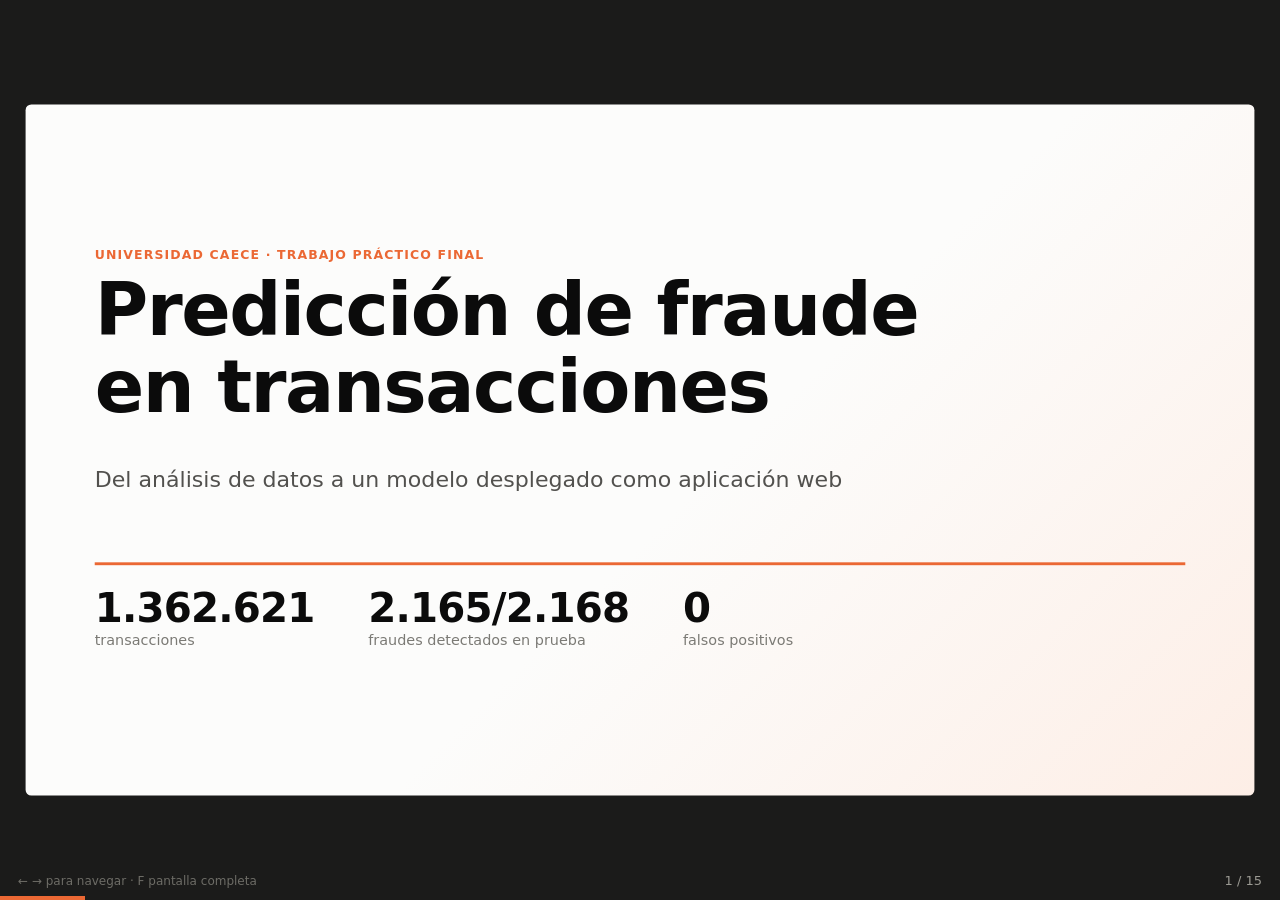
==== docs/presentacion.html @ 6e27859b "TP Final: predicción de fraude con modelo, app web, informe y presentación - Notebook de preparación" ====
<!doctype html>
<html lang="es">
<head>
<meta charset="utf-8">
<meta name="viewport" content="width=device-width, initial-scale=1">
<title>Predicción de Fraude</title>
<style>
:root{--ink:#0b0b0b;--ink2:#52514e;--muted:#7b7a75;--line:#e2e1dc;--bg:#f6f6f4;--paper:#fcfcfb;--soft:#f0efec;
  --blue:#2a78d6;--orange:#eb6834;--aqua:#1baf7a;--bad:#c62828;--bad-bg:#fdecea;--warn:#9a6700;--warn-bg:#fff4d6}
*{box-sizing:border-box}
html,body{margin:0;height:100%;background:#1b1b1a;font-family:Inter,"Segoe UI",system-ui,sans-serif;color:var(--ink);overflow:hidden}
#deck{position:absolute;left:50%;top:50%;width:1280px;height:720px;transform-origin:center center}
section{position:absolute;inset:0;background:var(--paper);padding:56px 72px 60px;display:none;flex-direction:column;border-radius:6px}
section.active{display:flex}
.eyebrow{font-size:13px;font-weight:700;letter-spacing:.09em;text-transform:uppercase;color:var(--orange);margin-bottom:10px}
h1{font-size:64px;line-height:1.05;margin:0 0 18px;letter-spacing:-.02em}
h2{font-size:38px;line-height:1.12;margin:0 0 26px;letter-spacing:-.015em}
h3{font-size:20px;margin:0 0 10px}
p,li{font-size:19px;line-height:1.5;color:var(--ink2)}
b{color:var(--ink)}
code{font-family:Consolas,monospace;font-size:.88em;background:var(--soft);padding:1px 6px;border-radius:5px;color:var(--ink)}
.lead{font-size:23px;line-height:1.45;color:var(--ink2);max-width:1050px}
.note{font-size:16px;color:var(--muted);margin-top:auto}
ul.big{padding-left:22px;margin:4px 0}ul.big li{font-size:21px;margin-bottom:12px}
.card ul{padding-left:20px;margin:0}.card li{font-size:17.5px;margin-bottom:6px}
.cover{justify-content:center;background:linear-gradient(135deg,#fcfcfb 55%,#fdeee6)}
.cover h1{font-size:76px}
.kpis{display:flex;gap:56px;margin-top:46px;border-top:3px solid var(--orange);padding-top:20px}
.kpis div{display:flex;flex-direction:column}.kpis b{font-size:42px;letter-spacing:-.02em}.kpis span{font-size:15px;color:var(--muted)}
.end{align-items:flex-start}.repo{font-family:Consolas,monospace;font-size:22px;color:var(--blue)}
.cols2{display:grid;grid-template-columns:1fr 1fr;gap:28px;margin-bottom:22px}
.cols2.tight{gap:36px;margin-top:10px}.cols2.tight p{font-size:17px;margin:0}
.cols2.center{align-items:center}
.card{background:var(--soft);border-radius:14px;padding:22px 26px}
.card p{margin:0;font-size:19px}
.card.bad{background:var(--bad-bg)}.card.bad h3{color:var(--bad)}
.card.warn{background:var(--warn-bg)}.card.warn h3{color:var(--warn)}
.fig{max-width:100%;max-height:430px;object-fit:contain;align-self:center}
.fig.short{max-height:330px}.fig.arch{max-height:170px;margin-bottom:12px}
.hero-nums{display:flex;gap:70px;margin:12px 0 30px}
.hero-nums div{display:flex;flex-direction:column;max-width:440px}
.hero-nums b{font-size:96px;letter-spacing:-.04em;line-height:1}.hero-nums b.o{color:var(--orange)}.hero-nums b.b{color:var(--blue)}
.hero-nums span{font-size:20px;color:var(--ink2);margin-top:8px}
.timeline{display:flex;gap:3px;height:58px;border-radius:12px;overflow:hidden;margin:6px 0 30px}
.timeline div{display:flex;align-items:center;justify-content:center;color:#fff;font-weight:700;font-size:16px}
table.t{border-collapse:collapse;width:100%;font-size:17px;margin-bottom:16px}
table.t th{text-align:left;font-size:12.5px;text-transform:uppercase;letter-spacing:.05em;color:var(--muted);border-bottom:2px solid var(--ink2);padding:8px 12px}
table.t td{padding:10px 12px;border-bottom:1px solid var(--line);color:var(--ink2)}
table.t td:first-child{color:var(--ink);font-weight:600}
table.num td:not(:first-child),table.num th:not(:first-child){text-align:right;font-variant-numeric:tabular-nums}
table.t tr.sel td{background:#e8f1fc;color:var(--ink);font-weight:700}
.stack{display:grid;gap:14px}
.stat{border-left:4px solid var(--blue);padding:4px 0 4px 18px}
.stat b{font-size:40px;display:block;letter-spacing:-.02em;line-height:1.1}.stat span{font-size:16px;color:var(--muted)}
.shots{gap:20px;margin:0}.shots img{width:100%;height:200px;object-fit:cover;object-position:top;border:1px solid var(--line);border-radius:10px}
#bar{position:fixed;left:0;bottom:0;height:4px;background:var(--orange);transition:width .25s}
#count{position:fixed;right:18px;bottom:12px;color:#9a9992;font:13px Inter,system-ui,sans-serif}
#hint{position:fixed;left:18px;bottom:12px;color:#6d6c66;font:12px Inter,system-ui,sans-serif}
@media print{
  @page{size:1280px 720px;margin:0}
  html,body{overflow:visible;background:#fff}
  #deck{position:static;transform:none!important;width:auto;height:auto}
  section{display:flex!important;position:relative;width:1280px;height:720px;page-break-after:always;border-radius:0}
  #bar,#count,#hint{display:none}
}
</style>
</head>
<body>
<div id="deck">
<section class="cover">
          <div class="eyebrow">Universidad CAECE · Trabajo Práctico Final</div>
          <h1>Predicción de fraude<br>en transacciones</h1>
          <p class="lead">Del análisis de datos a un modelo desplegado como aplicación web</p>
          <div class="kpis">
            <div><b>1.362.621</b><span>transacciones</span></div>
            <div><b>2.165/2.168</b><span>fraudes detectados en prueba</span></div>
            <div><b>0</b><span>falsos positivos</span></div>
          </div>
        </section>
<section>
          <div class="eyebrow">1 · Comprensión del negocio</div>
          <h2>No todos los errores cuestan lo mismo</h2>
          <div class="cols2">
            <div class="card bad"><h3>Falso negativo</h3><p>Fraude que pasa sin detectar.<br><b>Pérdida directa del monto.</b></p></div>
            <div class="card warn"><h3>Falso positivo</h3><p>Operación legítima retenida.<br><b>Costo de revisión y fricción.</b></p></div>
          </div>
          <ul class="big">
            <li><b>Accuracy no sirve:</b> “nunca fraude” acierta más del 99 %.</li>
            <li>Métrica de comparación: <b>PR-AUC</b> (centrada en la clase minoritaria).</li>
            <li>Umbral: máximo <b>F2</b> (el recall pesa el doble que la precisión).</li>
            <li>Sólo información <b>disponible antes de autorizar</b>.</li>
          </ul>
        </section>
<section>
          <div class="eyebrow">2 · Comprensión de los datos</div>
          <h2>El fraude vive en sólo dos tipos de operación</h2>
          <img class="fig" src="[data-uri]" alt="Volumen y tasa de fraude por tipo">
          <p class="note">1.362.621 transacciones · 8.213 fraudes · sin faltantes ni duplicados · montos de fraude ~6× mayores (mediana)</p>
        </section>
<section>
          <div class="eyebrow">2 · Hallazgo clave</div>
          <h2>El fraude vacía la cuenta de origen</h2>
          <div class="hero-nums">
            <div><b class="o">97,6 %</b><span>de los fraudes extrae <i>exactamente</i> todo el saldo</span></div>
            <div><b class="b">99,99 %</b><span>de las operaciones que vacían la cuenta son fraude</span></div>
          </div>
          <p class="lead">Se convirtió en la variable <code>drainsOrigin</code> y en una <b>regla base</b> que todo modelo debe superar:
          por sí sola logra 97,0 % de recall.</p>
          <p class="note">Coherente con el negocio (quien toma una cuenta la vacía), pero mucho más nítido que en la realidad: es un rasgo del simulador PaySim.</p>
        </section>
<section>
          <div class="eyebrow">2 · Hallazgo de calidad</div>
          <h2>El archivo no es una muestra uniforme</h2>
          <img class="fig short" src="[data-uri]" alt="Legítimas y fraudes por día">
          <div class="cols2 tight">
            <p>Tramo final del simulador <b>+ todos los fraudes previos</b>: los steps 1–352 sólo tienen fraudes. Tasa real: <b>0,29 %</b>, no 0,60 %.</p>
            <p><b>Control:</b> sin <code>step</code>/<code>day</code> como variables · fraudes representativos (98,1 % vs 97,4 % vacían) · evaluación también en la ventana con ambas clases.</p>
          </div>
        </section>
<section>
          <div class="eyebrow">3 · Preparación de los datos</div>
          <h2>14 variables, todas conocidas antes de autorizar</h2>
          <div class="cols2">
            <div class="card"><h3>Se crean</h3><ul>
              <li><b>Tiempo:</b> hora del día, franja nocturna</li>
              <li><b>Monto:</b> log(1 + monto)</li>
              <li><b>Saldos:</b> ceros previos, ratios monto/saldo</li>
              <li><b>Vaciado:</b> drainsOrigin, monto − saldo</li>
              <li><b>Categóricas:</b> tipo, prefijo destino (One-Hot)</li>
              <li><b>Escalado:</b> RobustScaler (colas extremas)</li></ul></div>
            <div class="card"><h3>Se excluyen</h3><ul>
              <li><code>isFlaggedFraud</code> — consigna</li>
              <li><code>nameOrig</code>/<code>nameDest</code> — ~100 % únicos: memorización</li>
              <li><code>step</code>/<code>day</code> — futuro no visto + artefacto</li>
              <li>Saldos posteriores — no se conocen al autorizar</li>
              <li>Montos extremos <b>no</b> se eliminan: son señal</li></ul></div>
          </div>
        </section>
<section>
          <div class="eyebrow">4 · Validación</div>
          <h2>Entrenar con el pasado, evaluar con el futuro</h2>
          <div class="timeline">
            <div style="flex:405;background:var(--blue)">Entrenamiento · steps 1–405</div>
            <div style="flex:143;background:var(--aqua)">Validación · 406–548</div>
            <div style="flex:195;background:var(--orange)">Prueba · 549–743</div>
          </div>
          <ul class="big">
            <li>Partición <b>temporal</b>: la aleatoria mezclaría pasado y futuro y sería optimista.</li>
            <li>Validación → elegir modelo y umbral. Prueba → <b>una sola vez</b>, al final.</li>
            <li>Desbalance con <b>class_weight</b>: no fabrica datos sintéticos ni altera la evaluación.</li>
          </ul>
        </section>
<section>
          <div class="eyebrow">5 · Modelado</div>
          <h2>Cuatro familias de algoritmos y una regla base</h2>
          <table class="t">
            <tr><th>Algoritmo</th><th>Por qué</th></tr>
            <tr><td>Regla base</td><td>Referencia sin aprendizaje: si no se la supera, el modelo no se justifica</td></tr>
            <tr><td>Regresión Logística</td><td>Lineal e interpretable</td></tr>
            <tr><td>Árbol de Decisión</td><td>Reglas no lineales explicables al negocio</td></tr>
            <tr><td>Random Forest</td><td>Bagging: menor varianza, robusto a outliers</td></tr>
            <tr><td>Gradient Boosting (HistGB)</td><td>Boosting: corrige errores secuencialmente, eficiente en tablas grandes</td></tr>
          </table>
          <p class="note">Además, cada modelo se reentrenó <b>sin las variables de vaciado</b> para medir su robustez.</p>
        </section>
<section>
          <div class="eyebrow">6 · Evaluación</div>
          <h2>Empate en desempeño, desempate por robustez</h2>
          <table class="t num">
            <tr><th>Modelo</th><th>PR-AUC</th><th>Recall</th><th>Precisión</th><th>FN</th><th>FP</th><th>PR-AUC sin vaciado</th></tr>
            <tr><td>Regla base</td><td>0,9699</td><td>96,96 %</td><td>100,00 %</td><td>66</td><td>0</td><td>—</td></tr><tr><td>Regresión Logística</td><td>0,9996</td><td>99,49 %</td><td>99,95 %</td><td>11</td><td>1</td><td>0,6534</td></tr><tr><td>Árbol de Decisión</td><td>0,9999</td><td>99,45 %</td><td>99,72 %</td><td>12</td><td>6</td><td>0,5041</td></tr><tr><td>Random Forest</td><td>1,0000</td><td>99,91 %</td><td>100,00 %</td><td>2</td><td>0</td><td>0,9972</td></tr><tr class="sel"><td>Gradient Boosting (HistGB)</td><td>1,0000</td><td>99,86 %</td><td>100,00 %</td><td>3</td><td>0</td><td>0,9993</td></tr>
          </table>
          <p class="note">Prueba, umbral fijado en validación. Sin la señal de vaciado, la Regresión Logística y el Árbol colapsan; Gradient Boosting (HistGB) la reaprende sola desde monto y saldo.</p>
        </section>
<section>
          <div class="eyebrow">6 · Robustez</div>
          <h2>¿Qué pasa si quitamos la señal dominante?</h2>
          <img class="fig" src="[data-uri]" alt="PR-AUC con y sin variables de vaciado">
          <p class="note">Criterio: (1) PR-AUC en validación → (2) robustez → (3) simplicidad. Elegido: <b>Gradient Boosting (HistGB)</b> · entrena en 2,5 s.</p>
        </section>
<section>
          <div class="eyebrow">6 · Modelo final</div>
          <h2>Gradient Boosting (HistGB)</h2>
          <div class="cols2 center">
            <img class="fig" src="[data-uri]" alt="Matriz de confusión">
            <div class="stack">
              <div class="stat"><b>99,86 %</b><span>recall · 3 fraudes perdidos</span></div>
              <div class="stat"><b>100,00 %</b><span>precisión · 0 legítimas bloqueadas</span></div>
              <div class="stat"><b>99,77 %</b><span>del monto defraudado evitado</span></div>
              <div class="stat"><b>0,984</b><span>umbral (máximo F2 en validación)</span></div>
            </div>
          </div>
        </section>
<section>
          <div class="eyebrow">7 · Razonabilidad</div>
          <h2>Un resultado perfecto exige sospechar</h2>
          <table class="t">
            <tr><th>Control</th><th>Resultado</th></tr>
            <tr><td>Regla base (sólo vaciado)</td><td>97,0 % recall: el modelo recupera 63 fraudes más</td></tr>
            <tr><td>Prueba sólo donde conviven ambas clases</td><td>1870/1872 detectados, 0 FP</td></tr>
            <tr><td>Entrenar sin el período sólo-fraude</td><td>PR-AUC 0,9992</td></tr>
            <tr><td>Con saldos posteriores (fuga)</td><td>No mejora: 9 FN</td></tr>
          </table>
          <p class="lead">Es razonable <b>para este simulador</b>. En datos reales el patrón es menos nítido: hay que monitorear la deriva y reentrenar.</p>
        </section>
<section>
          <div class="eyebrow">8 · Aplicación</div>
          <h2>El modelo, consumible como API y web</h2>
          <img class="fig arch" src="[data-uri]" alt="Arquitectura">
          <div class="cols2 shots">
            <img src="[data-uri]" alt="Dashboard de resultados">
            <img src="[data-uri]" alt="Simulador">
          </div>
          <p class="note"><code>POST /api/predict</code> · dashboard de resultados · explicación del proceso · simulador con ejemplos reales</p>
        </section>
<section>
          <div class="eyebrow">9 · Conclusiones</div>
          <h2>Qué nos llevamos</h2>
          <ul class="big">
            <li>Modelo que detecta el <b>99,86 %</b> de los fraudes futuros sin bloquear legítimas, con datos previos a la autorización.</li>
            <li>Elección justificada por <b>desempeño, robustez y simplicidad</b>; umbral alineado al costo del negocio.</li>
            <li>El análisis crítico detectó el <b>patrón de vaciado</b> y el <b>muestreo no uniforme</b>, y ambos se controlaron.</li>
            <li>Próximos pasos: umbral por costo real, variables de comportamiento por cliente, monitoreo de deriva, explicaciones SHAP.</li>
          </ul>
        </section>
<section class="cover end">
          <h1>¿Preguntas?</h1>
          <p class="lead">Código, modelo, aplicación e informe</p>
          <p class="repo">https://github.com/fcaceres-create/caece_ezequiel</p>
        </section>
</div>
<div id="bar"></div><div id="count"></div><div id="hint">← → para navegar · F pantalla completa</div>
<script>
const S=[...document.querySelectorAll("#deck section")];let i=0;
function fit(){const k=Math.min(innerWidth/1280,innerHeight/720)*0.96;document.getElementById("deck").style.transform=`translate(-50%,-50%) scale(${k})`;}
function show(n){i=Math.max(0,Math.min(S.length-1,n));S.forEach((s,j)=>s.classList.toggle("active",j===i));
  document.getElementById("bar").style.width=((i+1)/S.length*100)+"%";document.getElementById("count").textContent=(i+1)+" / "+S.length;
  try{history.replaceState(null,"","#"+(i+1))}catch(e){}}
addEventListener("keydown",e=>{
  if(["ArrowRight","PageDown"," ","Enter"].includes(e.key)){e.preventDefault();show(i+1)}
  else if(["ArrowLeft","PageUp","Backspace"].includes(e.key)){e.preventDefault();show(i-1)}
  else if(e.key==="Home")show(0);else if(e.key==="End")show(S.length-1);
  else if(e.key.toLowerCase()==="f"){document.fullscreenElement?document.exitFullscreen():document.documentElement.requestFullscreen()}});
addEventListener("click",e=>{if(e.target.closest("a"))return;show(e.clientX>innerWidth/3?i+1:i-1)});
let tx=null;addEventListener("touchstart",e=>tx=e.touches[0].clientX);addEventListener("touchend",e=>{if(tx===null)return;const dx=e.changedTouches[0].clientX-tx;if(Math.abs(dx)>40)show(dx<0?i+1:i-1);tx=null});
addEventListener("resize",fit);fit();show((parseInt(location.hash.slice(1))||1)-1);
</script>
</body>
</html>
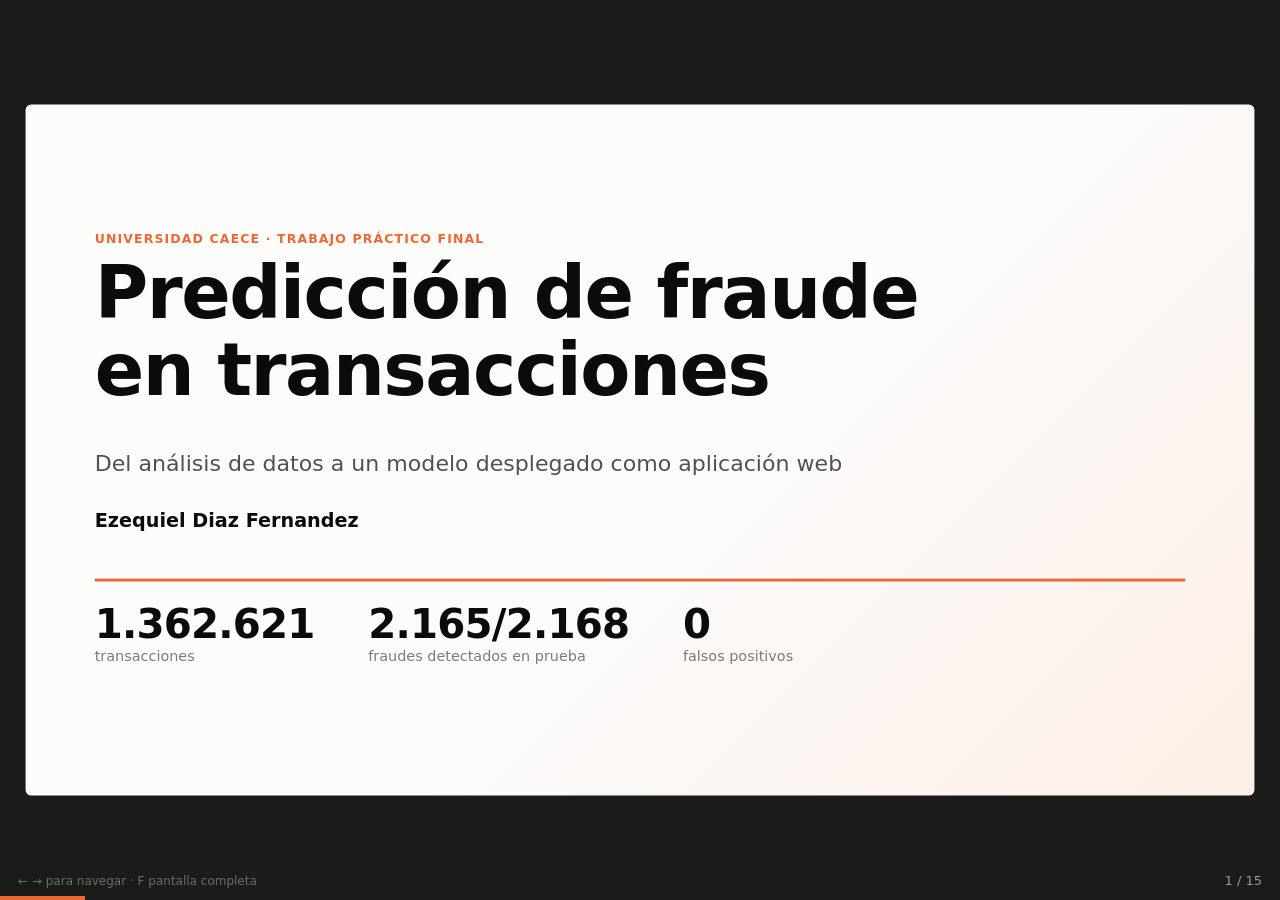
==== commit a8e3a134: "Agregar autor: Ezequiel Diaz Fernandez Co-Authored-By: Claude Opus 5.5 <noreply@anthropic.com>" ====
--- a/docs/presentacion.html
+++ b/docs/presentacion.html
@@ -27,6 +27,7 @@
 .cover h1{font-size:76px}
 .kpis{display:flex;gap:56px;margin-top:46px;border-top:3px solid var(--orange);padding-top:20px}
 .kpis div{display:flex;flex-direction:column}.kpis b{font-size:42px;letter-spacing:-.02em}.kpis span{font-size:15px;color:var(--muted)}
+.author{font-size:20px;font-weight:600;color:var(--ink);margin:4px 0 0}
 .end{align-items:flex-start}.repo{font-family:Consolas,monospace;font-size:22px;color:var(--blue)}
 .cols2{display:grid;grid-template-columns:1fr 1fr;gap:28px;margin-bottom:22px}
 .cols2.tight{gap:36px;margin-top:10px}.cols2.tight p{font-size:17px;margin:0}
@@ -71,6 +72,7 @@
           <div class="eyebrow">Universidad CAECE · Trabajo Práctico Final</div>
           <h1>Predicción de fraude<br>en transacciones</h1>
           <p class="lead">Del análisis de datos a un modelo desplegado como aplicación web</p>
+          <p class="author">Ezequiel Diaz Fernandez</p>
           <div class="kpis">
             <div><b>1.362.621</b><span>transacciones</span></div>
             <div><b>2.165/2.168</b><span>fraudes detectados en prueba</span></div>
@@ -225,7 +227,7 @@
         </section>
 <section class="cover end">
           <h1>¿Preguntas?</h1>
-          <p class="lead">Código, modelo, aplicación e informe</p>
+          <p class="lead">Ezequiel Diaz Fernandez · Código, modelo, aplicación e informe</p>
           <p class="repo">https://github.com/fcaceres-create/caece_ezequiel</p>
         </section>
 </div>
